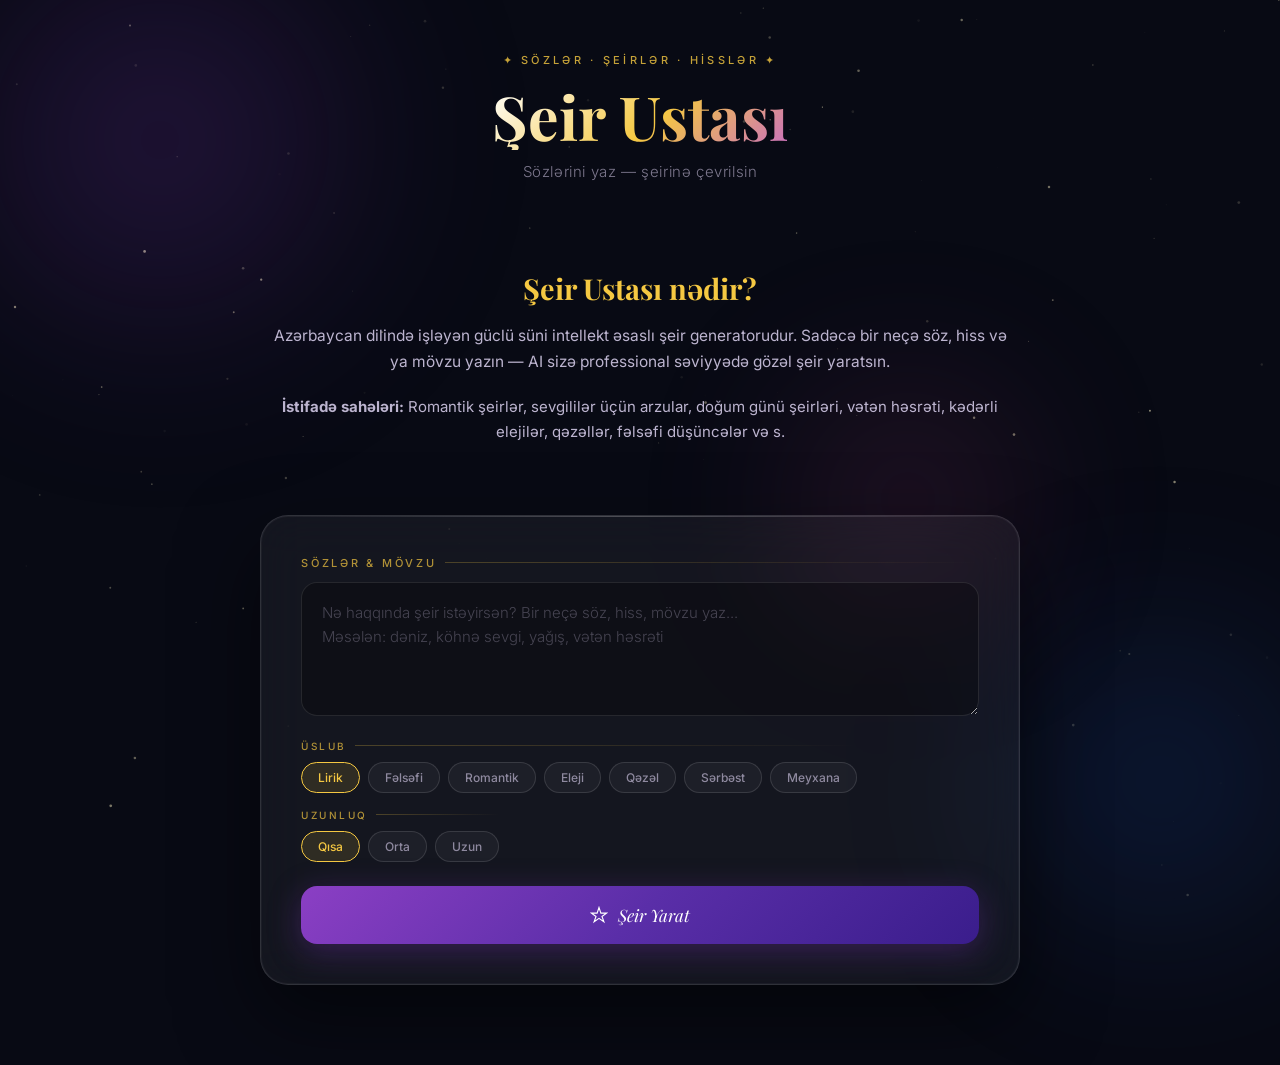
==== index.html @ c431c5f7 "Update index.html" ====
<!DOCTYPE html>
<html lang="az">
<head>
    <meta charset="UTF-8">
    <meta name="viewport" content="width=device-width, initial-scale=1.0">
    
    <!-- Əsas SEO -->
    <title>Şeir Ustası — AI ilə Azərbaycanca Şeir Yaratmaq</title>
    <meta name="description" content="Pulsuz AI şeir generatoru. İstədiyin sözləri, hissləri və ya mövzunu yaz — dərhal Azərbaycan dilində gözəl, lirik, romantik, fəlsəfi və ya qəzəl şeir yaratsın.">
    <meta name="keywords" content="şeir yaratmaq, ai şeir generator, azərbaycan şeiri, pulsuz şeir yaz, romantik şeir, lirik şeir, qəzəl yaratmaq, fəlsəfi şeir, şeir generator, ai ilə şeir, şeir yazmaq">
    
    <!-- Google verification (əgər varsa buraya qoy) -->
    <meta name="google-site-verification" content="">
    
    <link rel="canonical" href="https://muradosmanoff-dev.github.io/-iir/">
    
    <!-- Sosial şəbəkələr üçün -->
    <meta property="og:title" content="Şeir Ustası — AI ilə Şeir Yarat">
    <meta property="og:description" content="Sözlərini yaz, AI dərhal Azərbaycanca gözəl şeir yaratsın ✨">
    <meta property="og:url" content="https://muradosmanoff-dev.github.io/-iir/">
    <meta property="og:type" content="website">
    <meta property="og:image" content="https://muradosmanoff-dev.github.io/-iir/ikon.png">
    <meta property="og:site_name" content="Şeir Ustası">
    
    <!-- Digər meta taglər -->
    <meta name="mobile-web-app-capable" content="yes">
    <meta name="apple-mobile-web-app-capable" content="yes">
    <meta name="apple-mobile-web-app-title" content="Şeir Ustası">
    <meta name="theme-color" content="#080A14">
    
    <link rel="manifest" href="manifest.json">
    <link rel="apple-touch-icon" href="ikon.png">
    <link href="https://fonts.googleapis.com/css2?family=Playfair+Display:ital,wght@0,400;0,700;1,400;1,700&family=Inter:wght@300;400;500&display=swap" rel="stylesheet">
    
    <style>
*,*::before,*::after{box-sizing:border-box;margin:0;padding:0}
:root{--gold:#F5C842;--rose:#C96FBF;--night:#080A14}
body{min-height:100vh;background:var(--night);font-family:'Inter',sans-serif;overflow-x:hidden;color:#e8e0f0}
.orb{position:fixed;border-radius:50%;filter:blur(90px);opacity:.35;pointer-events:none;z-index:0;animation:drift 18s ease-in-out infinite alternate}
.orb-1{width:520px;height:520px;background:radial-gradient(circle,#6B2FA0,transparent 70%);top:-120px;left:-100px}
.orb-2{width:400px;height:400px;background:radial-gradient(circle,#1E4EA8,transparent 70%);bottom:-80px;right:-80px;animation-delay:-9s}
.orb-3{width:280px;height:280px;background:radial-gradient(circle,#B04080,transparent 70%);top:40%;left:60%;animation-delay:-4s}
@keyframes drift{from{transform:translate(0,0) scale(1)}to{transform:translate(40px,30px) scale(1.08)}}
#stars{position:fixed;inset:0;z-index:0;pointer-events:none}
.app{position:relative;z-index:1;min-height:100vh;display:flex;flex-direction:column;align-items:center;padding:48px 20px 80px}
header{text-align:center;margin-bottom:48px}
.brand-label{display:inline-block;font-size:11px;font-weight:500;letter-spacing:.3em;text-transform:uppercase;color:var(--gold);opacity:.8;margin-bottom:16px}
h1{font-family:'Playfair Display',serif;font-size:clamp(2.2rem,5vw,3.8rem);font-weight:700;line-height:1.1;background:linear-gradient(135deg,#fff 0%,var(--gold) 55%,var(--rose) 100%);-webkit-background-clip:text;-webkit-text-fill-color:transparent;background-clip:text;margin-bottom:12px}
.subtitle{font-size:15px;color:rgba(220,210,240,.55);font-weight:300;letter-spacing:.04em}
.main-card{width:100%;max-width:760px;background:rgba(255,255,255,.05);border:1px solid rgba(255,255,255,.12);border-radius:28px;backdrop-filter:blur(24px);-webkit-backdrop-filter:blur(24px);padding:40px;box-shadow:0 0 0 1px rgba(255,255,255,.04) inset,0 32px 80px rgba(0,0,0,.5);position:relative;overflow:hidden}
.main-card::before{content:'';position:absolute;top:0;left:0;right:0;height:1px;background:linear-gradient(90deg,transparent,rgba(255,255,255,.22),transparent)}
.section-label{font-size:11px;font-weight:500;letter-spacing:.25em;text-transform:uppercase;color:rgba(245,200,66,.7);margin-bottom:12px;display:flex;align-items:center;gap:8px}
.section-label::after{content:'';flex:1;height:1px;background:linear-gradient(90deg,rgba(245,200,66,.25),transparent)}
.words-input{width:100%;background:rgba(0,0,0,.3);border:1px solid rgba(255,255,255,.1);border-radius:16px;padding:18px 20px;color:#e8e0f0;font-family:'Inter',sans-serif;font-size:15px;font-weight:300;line-height:1.6;resize:vertical;min-height:100px;outline:none;transition:border-color .3s}
.words-input::placeholder{color:rgba(200,190,220,.3)}
.words-input:focus{border-color:rgba(245,200,66,.4)}
.options-row{display:flex;gap:12px;margin-top:20px;flex-wrap:wrap}
.chip-group{display:flex;gap:8px;flex-wrap:wrap}
.chip{padding:7px 16px;border-radius:100px;border:1px solid rgba(255,255,255,.12);background:rgba(255,255,255,.04);color:rgba(220,210,240,.6);font-size:12px;font-weight:500;cursor:pointer;transition:all .25s;user-select:none}
.chip.active{border-color:var(--gold);color:var(--gold);background:rgba(245,200,66,.12)}
.btn-generate{margin-top:24px;width:100%;padding:18px;border:none;border-radius:16px;background:linear-gradient(135deg,#8B3FC4,#5A2EA8,#3A1D8C);color:#fff;font-family:'Playfair Display',serif;font-size:17px;font-style:italic;cursor:pointer;transition:transform .2s;box-shadow:0 8px 32px rgba(107,47,160,.4)}
.btn-generate:hover{transform:translateY(-2px)}
.btn-generate:disabled{opacity:.6;cursor:not-allowed;transform:none}
.btn-inner{display:flex;align-items:center;justify-content:center;gap:10px}
.result-section{display:none}
.result-section.visible{display:block;animation:fadeUp .6s ease}
@keyframes fadeUp{from{opacity:0;transform:translateY(20px)}to{opacity:1;transform:translateY(0)}}
.divider{margin:36px 0;height:1px;background:linear-gradient(90deg,transparent,rgba(255,255,255,.1),transparent)}
.poem-card{background:linear-gradient(145deg,rgba(107,47,160,.12),rgba(79,142,247,.06),rgba(201,111,191,.08));border:1px solid rgba(255,255,255,.1);border-radius:20px;padding:36px 40px;position:relative;overflow:hidden}
.poem-card::before{content:'"';position:absolute;top:-10px;left:16px;font-family:'Playfair Display',serif;font-size:120px;color:rgba(245,200,66,.07);line-height:1;pointer-events:none}
.poem-title{font-family:'Playfair Display',serif;font-size:1.4rem;font-style:italic;color:var(--gold);margin-bottom:24px}
.poem-text{font-family:'Playfair Display',serif;font-size:1.05rem;line-height:1.95;color:rgba(235,225,250,.88);white-space:pre-wrap}
.poem-meta{margin-top:24px;padding-top:16px;border-top:1px solid rgba(255,255,255,.07);display:flex;align-items:center;justify-content:space-between;gap:12px}
.poem-style-tag{font-size:11px;letter-spacing:.2em;text-transform:uppercase;color:rgba(245,200,66,.5)}
.btn-copy{padding:7px 18px;border-radius:100px;border:1px solid rgba(255,255,255,.15);background:transparent;color:rgba(220,210,240,.6);font-size:12px;cursor:pointer;font-family:'Inter',sans-serif}
.btn-copy.copied{color:#7EE8A2;border-color:rgba(126,232,162,.4)}
.loading-state{text-align:center;padding:48px 0;display:none}
.loading-state.visible{display:block}
.loader-ring{width:56px;height:56px;border:2px solid rgba(245,200,66,.1);border-top-color:var(--gold);border-radius:50%;animation:spin 1s linear infinite;margin:0 auto 20px}
@keyframes spin{to{transform:rotate(360deg)}}
.loading-text{font-family:'Playfair Display',serif;font-style:italic;color:rgba(220,210,240,.5);font-size:15px}
.loading-dots::after{content:'.';animation:dots 1.5s steps(4,end) infinite}
@keyframes dots{0%,100%{content:'.'}33%{content:'..'}66%{content:'...'}}
.error-msg{display:none;background:rgba(200,60,60,.1);border:1px solid rgba(200,60,60,.25);border-radius:12px;padding:14px 18px;color:#F4A2A2;font-size:14px;margin-top:16px;text-align:center}
.error-msg.visible{display:block}
@media(max-width:600px){.main-card{padding:28px 20px}.poem-card{padding:28px 24px}h1{font-size:2rem}}
    </style>
</head>
<body>
<canvas id="stars"></canvas>
<div class="orb orb-1"></div>
<div class="orb orb-2"></div>
<div class="orb orb-3"></div>
<div class="app">
  <header>
    <div class="brand-label">✦ Sözlər · Şeirlər · Hisslər ✦</div>
    <h1>Şeir Ustası</h1>
    <p class="subtitle">Sözlərini yaz — şeirinə çevrilsin</p>
  </header><!-- SEO üçün əlavə məzmun -->
  <div style="max-width:760px; width:100%; margin: 40px auto 50px auto; text-align:center; color:rgba(220,210,240,.85); padding:0 10px;">
    <h2 style="font-family:'Playfair Display',serif; color:#F5C842; margin-bottom:16px; font-size:1.8rem;">
      Şeir Ustası nədir?
    </h2>
    <p style="font-size:15.5px; line-height:1.7; margin-bottom:18px;">
      Azərbaycan dilində işləyən güclü süni intellekt əsaslı şeir generatorudur. 
      Sadəcə bir neçə söz, hiss və ya mövzu yazın — AI sizə professional səviyyədə gözəl şeir yaratsın.
    </p>
    <p style="font-size:15px; line-height:1.7; margin-bottom:20px;">
      <strong>İstifadə sahələri:</strong> Romantik şeirlər, sevgililər üçün arzular, doğum günü şeirləri, 
      vətən həsrəti, kədərli elejilər, qəzəllər, fəlsəfi düşüncələr və s.
    </p>
  </div>
  <div class="main-card">
    <div class="section-label">Sözlər & Mövzu</div>
    <textarea class="words-input" id="wordsInput" placeholder="Nə haqqında şeir istəyirsən? Bir neçə söz, hiss, mövzu yaz...&#10;Məsələn: dəniz, köhnə sevgi, yağış, vətən həsrəti" rows="4"></textarea>
    <div class="options-row">
      <div>
        <div class="section-label" style="margin-bottom:10px;font-size:10px">Üslub</div>
        <div class="chip-group" id="styleGroup">
          <div class="chip active" data-val="klassik lirik">Lirik</div>
          <div class="chip" data-val="fəlsəfi">Fəlsəfi</div>
          <div class="chip" data-val="romantik">Romantik</div>
          <div class="chip" data-val="kədərli eleji">Eleji</div>
          <div class="chip" data-val="qəzəl">Qəzəl</div>
          <div class="chip" data-val="müasir sərbəst">Sərbəst</div>
            <div class="chip" data-val="meyxana">Meyxana</div>
        </div>
      </div>
    </div>
    <div class="options-row" style="margin-top:16px">
      <div>
        <div class="section-label" style="margin-bottom:10px;font-size:10px">Uzunluq</div>
        <div class="chip-group" id="lengthGroup">
          <div class="chip active" data-val="qısa (2 bənd)">Qısa</div>
          <div class="chip" data-val="orta (4 bənd)">Orta</div>
          <div class="chip" data-val="uzun (6 bənd)">Uzun</div>
        </div>
      </div>
    </div>
    <button class="btn-generate" id="btnGenerate" onclick="generatePoem()">
      <span class="btn-inner">
        <svg width="18" height="18" viewBox="0 0 24 24" fill="none" stroke="currentColor" stroke-width="1.5"><path d="M12 2L9.5 9.5H2l6 4.5L5.5 21 12 16.5 18.5 21 16 14l6-4.5h-7.5z"/></svg>
        Şeir Yarat
      </span>
    </button>
    <div class="error-msg" id="errorMsg"></div>
    <div class="loading-state" id="loadingState">
      <div class="loader-ring"></div>
      <div class="loading-text">Sözlər şeirə çevrilir<span class="loading-dots"></span></div>
    </div>
    <div class="result-section" id="resultSection">
      <div class="divider"></div>
      <div class="section-label">Şeiriniz</div>
      <div class="poem-card">
        <div class="poem-title" id="poemTitle"></div>
        <div class="poem-text" id="poemText"></div>
        <div class="poem-meta">
  <span class="poem-style-tag" id="poemStyleTag"></span>

  <div style="display:flex;gap:8px;">
    <button class="btn-copy" onclick="speakPoem()">🔊 Oxu</button>
    <button class="btn-copy" id="btnCopy" onclick="copyPoem()">Kopyala</button>
  </div>
        </div>
      </div>
    </div>
  </div>
</div>
<script>
const WORKER='https://yellow-grass-baff.hsnhlm849.workers.dev/';
const canvas=document.getElementById('stars'),ctx=canvas.getContext('2d');let stars=[];
function resize(){canvas.width=window.innerWidth;canvas.height=window.innerHeight}
function initStars(){stars=Array.from({length:160},()=>({x:Math.random()*canvas.width,y:Math.random()*canvas.height,r:Math.random()*1.2+.2,alpha:Math.random()*.6+.1,speed:Math.random()*.0006+.0002,phase:Math.random()*Math.PI*2}))}
function draw(ts){ctx.clearRect(0,0,canvas.width,canvas.height);stars.forEach(s=>{const a=s.alpha*(.5+.5*Math.sin(ts*s.speed+s.phase));ctx.beginPath();ctx.arc(s.x,s.y,s.r,0,Math.PI*2);ctx.fillStyle=`rgba(255,245,200,${a})`;ctx.fill()});requestAnimationFrame(draw)}
resize();initStars();requestAnimationFrame(draw);
window.addEventListener('resize',()=>{resize();initStars()});
document.querySelectorAll('.chip').forEach(c=>{c.addEventListener('click',()=>{c.closest('.chip-group').querySelectorAll('.chip').forEach(x=>x.classList.remove('active'));c.classList.add('active')})});
function getActive(id){return document.querySelector('#'+id+' .chip.active')?.dataset.val||''}
async function generatePoem(){
  const words=document.getElementById('wordsInput').value.trim();
  if(!words){showError('Zəhmət olmasa söz yazın.');return}
  const style=getActive('styleGroup'),length=getActive('lengthGroup');
  setLoading(true);hideError();hideResult();
  const prompt=`Sən Azərbaycanın ən böyük və qəlbə toxunan şairisən. Çox incə, emosional, musiqi kimi axan və mükəmməl qafiyəli şeirlər yazırsan.

Aşağıdakı sözlər/mövzu əsasında Azərbaycanca ${style} üslubunda, ${length} həcmli bir şeir yaz.

Vacib tələblər:
- Çox dərin, qəlbə toxunan və hissli olsun
- Gözəl və təbii qafiyələr olsun
- Dil zəngin, ədəbi və axıcı olsun
- Əgər "meyxana" seçilibsə, klassik meyxana ritmi və tərzi ilə, güclü qafiyə və atışma üslubunda yaz

Sözlər/Mövzu: "${words}"

Cavabını YALNIZ JSON formatında ver: 
{"title":"Şeirin adı","poem":"Şeirin tam mətni (bəndlər arasında boş sətir olsun)","style":"üslub adı"}`
  try{
    const res=await fetch(WORKER,{method:'POST',headers:{'Content-Type':'application/json'},body:JSON.stringify({messages:[{role:'user',content:prompt}]})});
    if(!res.ok)throw new Error('status '+res.status);
    const data=await res.json();
    if(data.error)throw new Error(data.error);
    const raw=data.choices[0].message.content;
    let parsed;
    try{const m=raw.replace(/```json|```/g,'').trim().match(/\{[\s\S]*\}/);parsed=JSON.parse(m[0])}
    catch{parsed={title:'Şeirim',poem:raw,style:style}}
    showResult(parsed.title,parsed.poem,parsed.style||style);
  }catch(e){showError('Xəta baş verdi: '+e.message)}
  finally{setLoading(false)}
}
function setLoading(on){document.getElementById('loadingState').classList.toggle('visible',on);document.getElementById('btnGenerate').disabled=on}
function showResult(title,poem,style){document.getElementById('poemTitle').textContent=title;document.getElementById('poemText').textContent=poem;document.getElementById('poemStyleTag').textContent='✦ '+style;document.getElementById('resultSection').classList.add('visible');document.getElementById('resultSection').scrollIntoView({behavior:'smooth',block:'nearest'})}
function hideResult(){document.getElementById('resultSection').classList.remove('visible')}
function showError(msg){const el=document.getElementById('errorMsg');el.textContent=msg;el.classList.add('visible')}
function hideError(){document.getElementById('errorMsg').classList.remove('visible')}
async function copyPoem(){const text=document.getElementById('poemTitle').textContent+'\n\n'+document.getElementById('poemText').textContent;await navigator.clipboard.writeText(text);const btn=document.getElementById('btnCopy');btn.textContent='✓ Kopyalandı';btn.classList.add('copied');setTimeout(()=>{btn.textContent='Kopyala';btn.classList.remove('copied')},2500)}
document.getElementById('wordsInput').addEventListener('keydown',e=>{if(e.key==='Enter'&&e.ctrlKey)generatePoem()});
</script>
</body>
  </html>
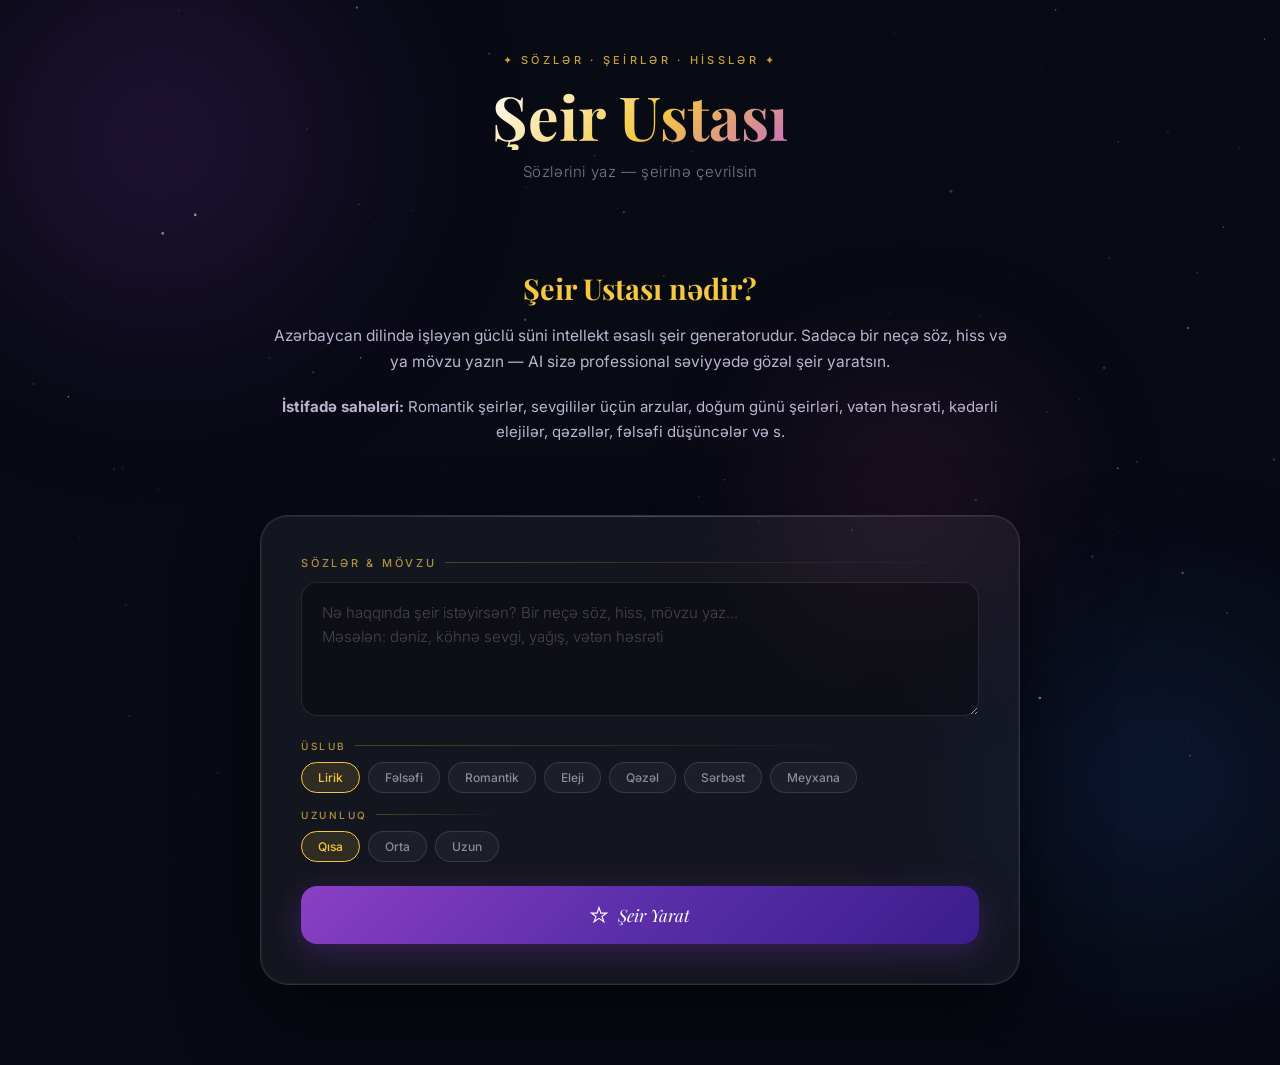
==== commit 6d107fd8: "Update index.html" ====
--- a/index.html
+++ b/index.html
@@ -213,6 +213,25 @@
 function hideResult(){document.getElementById('resultSection').classList.remove('visible')}
 function showError(msg){const el=document.getElementById('errorMsg');el.textContent=msg;el.classList.add('visible')}
 function hideError(){document.getElementById('errorMsg').classList.remove('visible')}
+function speakPoem() {
+  const title = document.getElementById('poemTitle').textContent;
+  const poem = document.getElementById('poemText').textContent;
+
+  if (!poem.trim()) {
+    alert('Əvvəl şeir yarat.');
+    return;
+  }
+
+  speechSynthesis.cancel();
+
+  const speech = new SpeechSynthesisUtterance(title + ". " + poem);
+
+  speech.lang = 'az-AZ';
+  speech.rate = 0.9;
+  speech.pitch = 1;
+
+  speechSynthesis.speak(speech);
+                                                } 
 async function copyPoem(){const text=document.getElementById('poemTitle').textContent+'\n\n'+document.getElementById('poemText').textContent;await navigator.clipboard.writeText(text);const btn=document.getElementById('btnCopy');btn.textContent='✓ Kopyalandı';btn.classList.add('copied');setTimeout(()=>{btn.textContent='Kopyala';btn.classList.remove('copied')},2500)}
 document.getElementById('wordsInput').addEventListener('keydown',e=>{if(e.key==='Enter'&&e.ctrlKey)generatePoem()});
 </script>
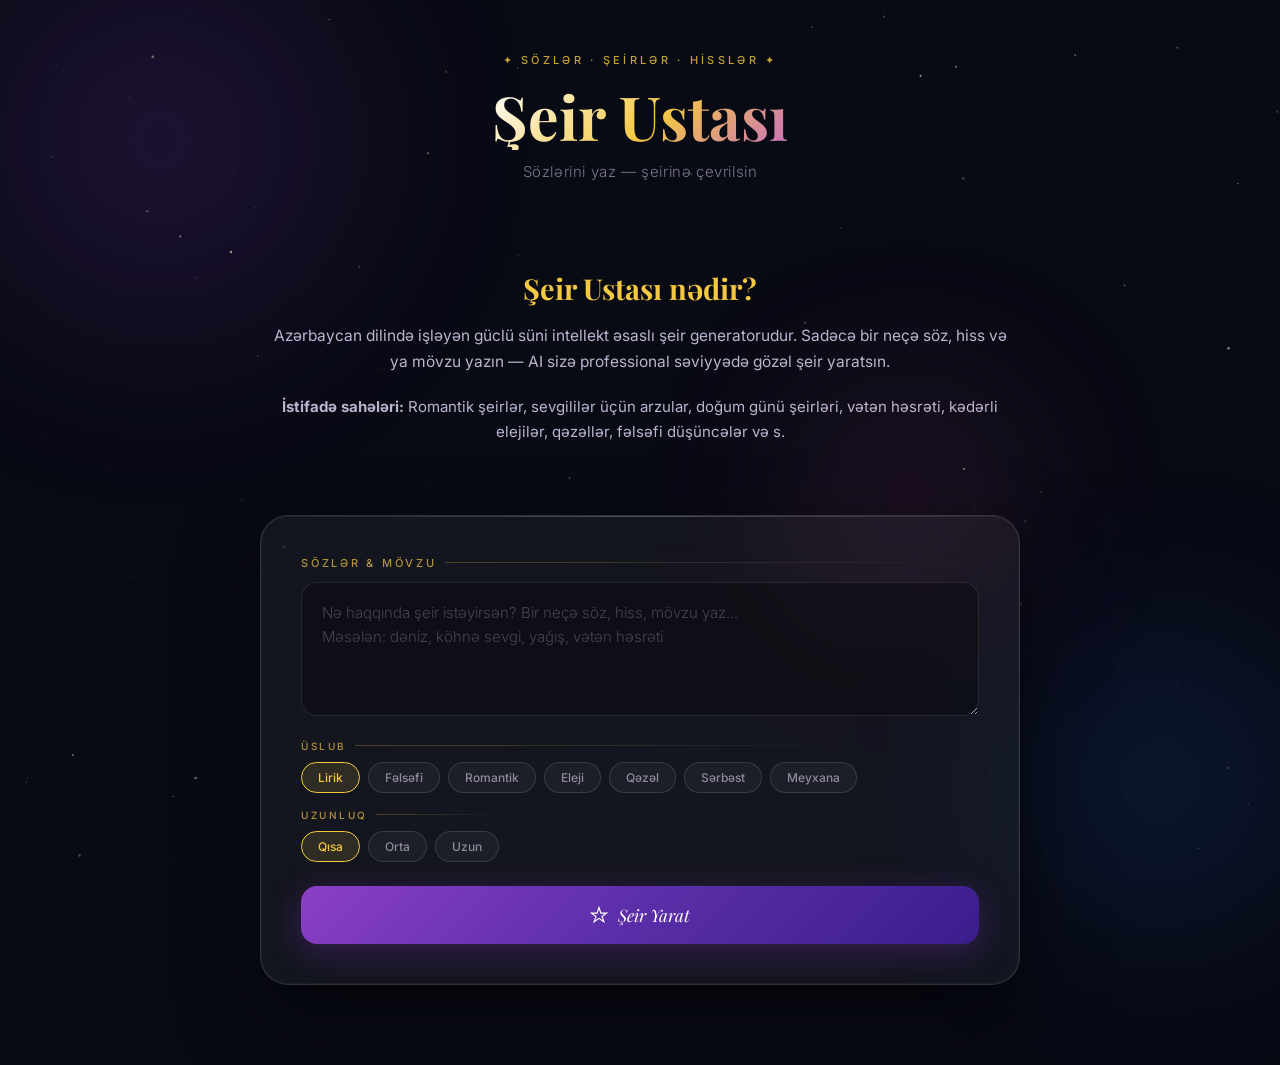
==== commit 07edf8fd: "Update index.html" ====
--- a/index.html
+++ b/index.html
@@ -226,7 +226,7 @@
 
   const speech = new SpeechSynthesisUtterance(title + ". " + poem);
 
-  speech.lang = 'az-AZ';
+  speech.lang = 'tr-TR';
   speech.rate = 0.9;
   speech.pitch = 1;
 
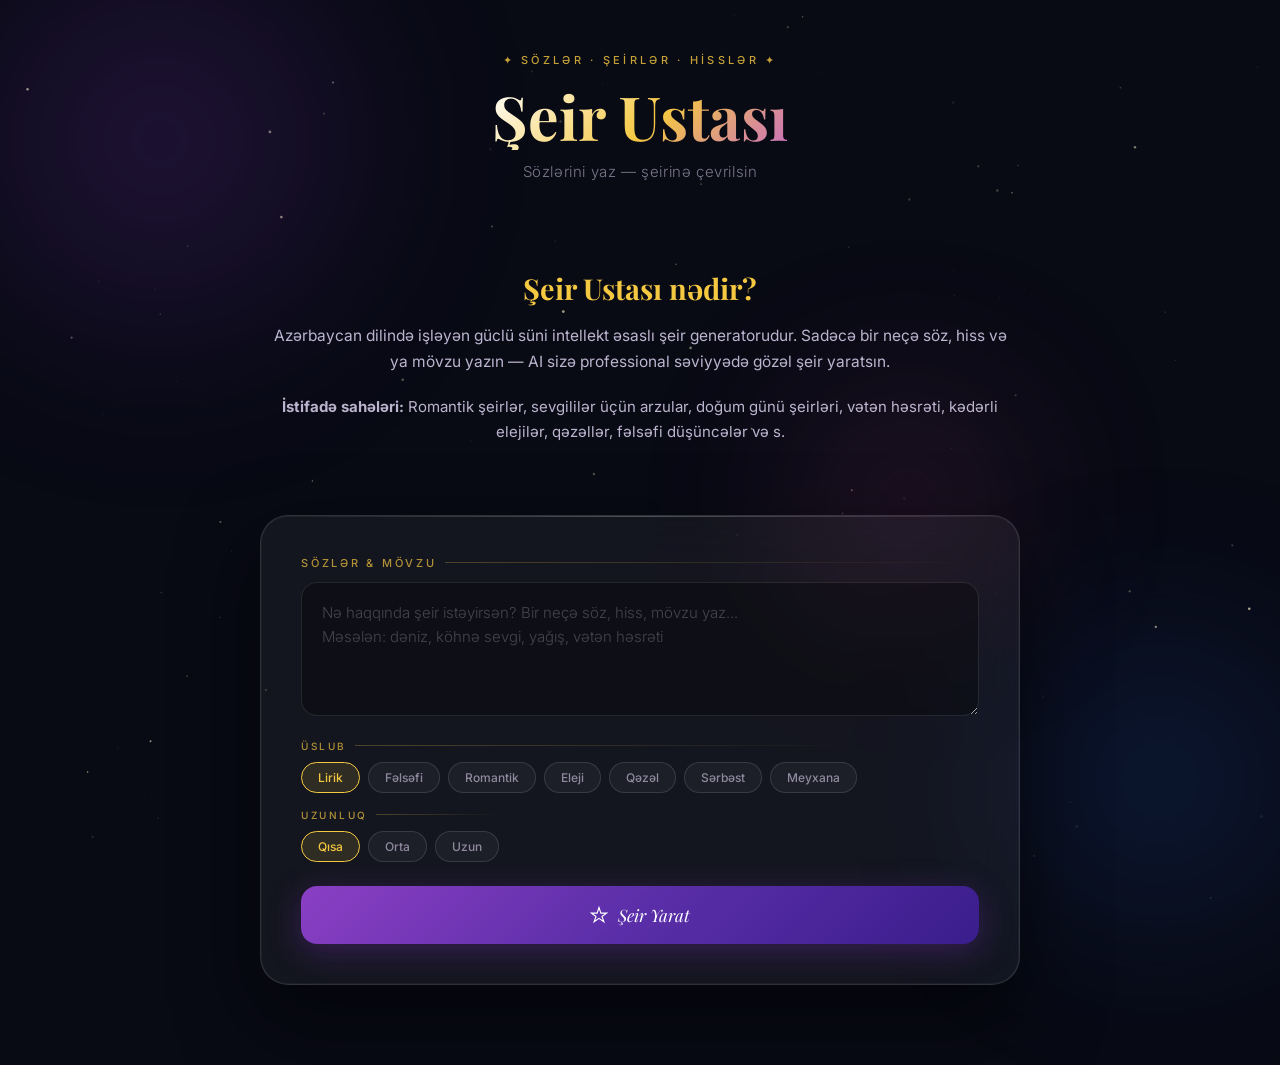
==== commit 897ea244: "Update index.html" ====
--- a/index.html
+++ b/index.html
@@ -226,7 +226,7 @@
 
   const speech = new SpeechSynthesisUtterance(title + ". " + poem);
 
-  speech.lang = 'tr-TR';
+  speech.lang = 'az-AZ';
   speech.rate = 0.9;
   speech.pitch = 1;
 
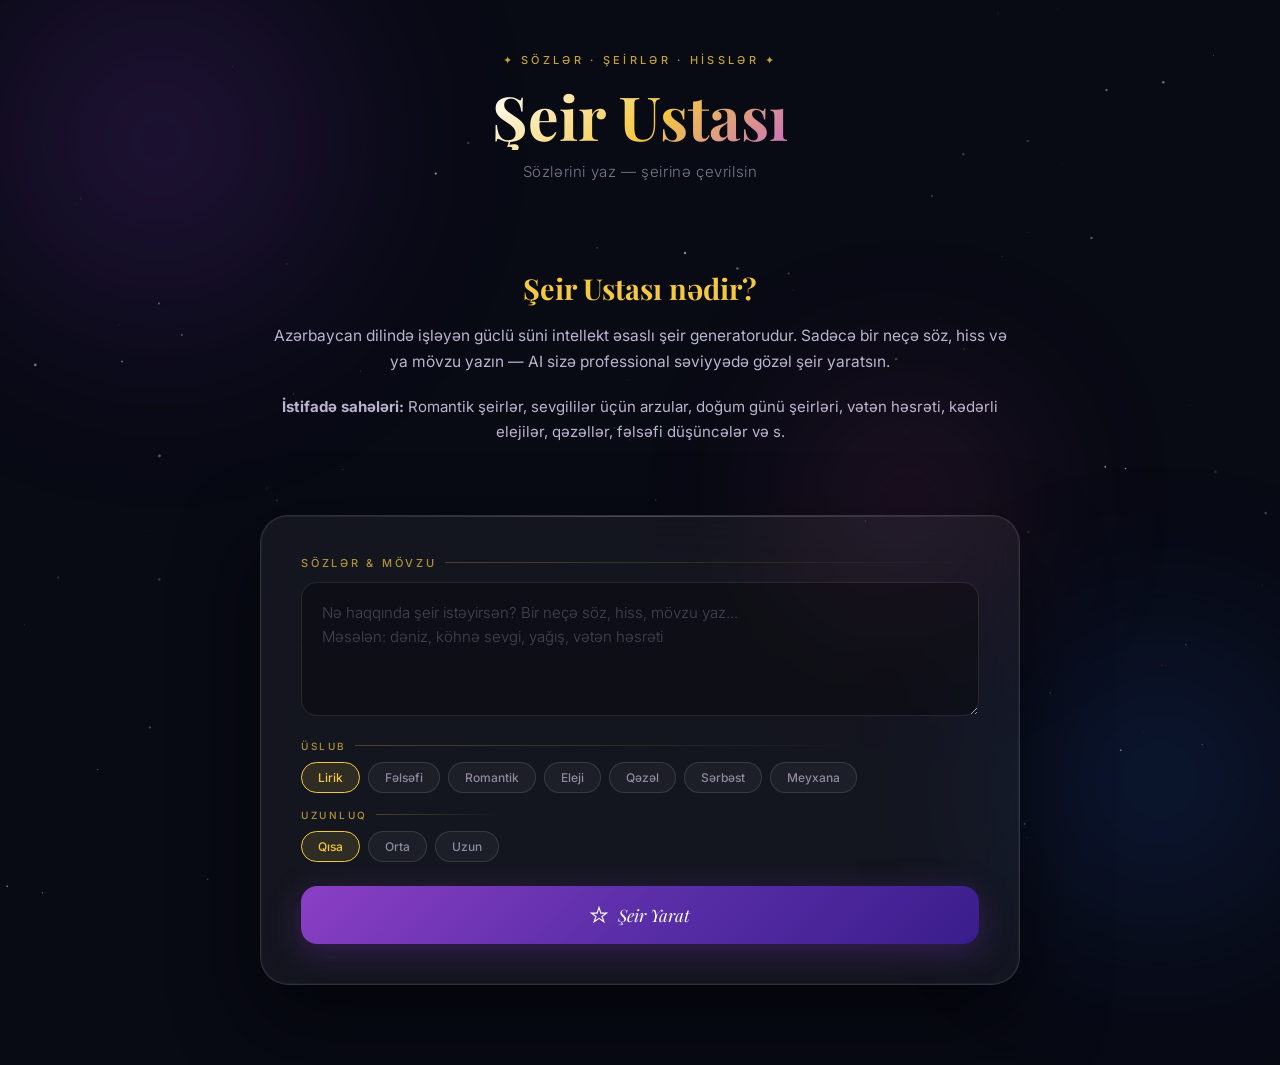
==== commit bddb33c6: "Update index.html" ====
--- a/index.html
+++ b/index.html
@@ -227,6 +227,16 @@
   const speech = new SpeechSynthesisUtterance(title + ". " + poem);
 
   speech.lang = 'az-AZ';
+    const voices = speechSynthesis.getVoices();
+
+// Türk səsi tapmağa çalışır
+const turkishVoice = voices.find(v =>
+  v.lang.includes('tr')
+);
+
+if (turkishVoice) {
+  speech.voice = turkishVoice;
+}
   speech.rate = 0.9;
   speech.pitch = 1;
 
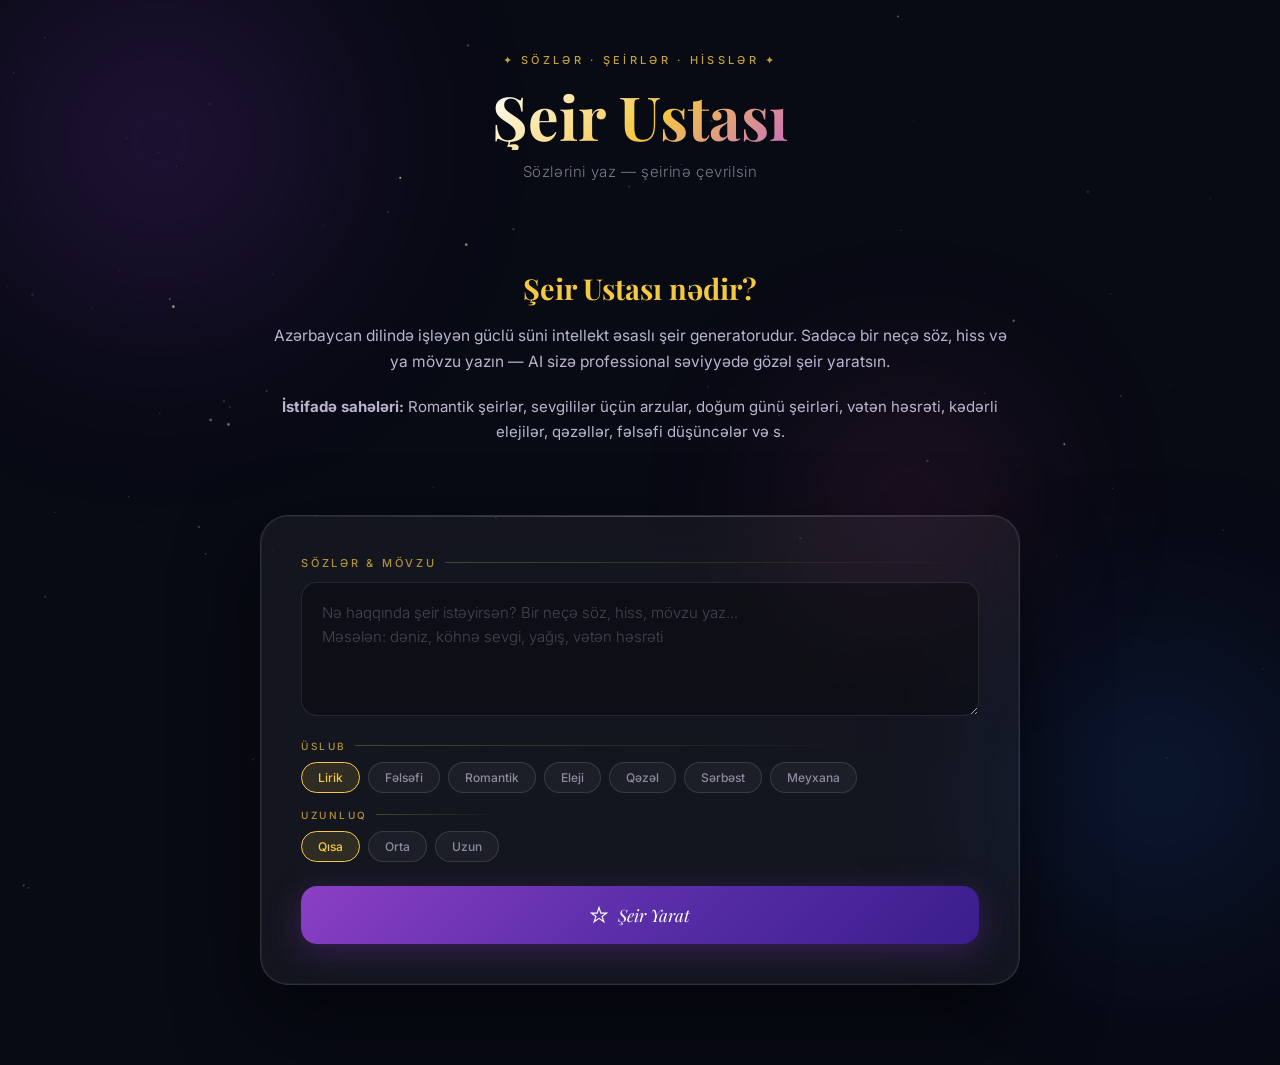
==== commit 4e744f70: "Update index.html" ====
--- a/index.html
+++ b/index.html
@@ -156,11 +156,7 @@
         <div class="poem-text" id="poemText"></div>
         <div class="poem-meta">
   <span class="poem-style-tag" id="poemStyleTag"></span>
-
-  <div style="display:flex;gap:8px;">
-    <button class="btn-copy" onclick="speakPoem()">🔊 Oxu</button>
-    <button class="btn-copy" id="btnCopy" onclick="copyPoem()">Kopyala</button>
-  </div>
+  <button class="btn-copy" id="btnCopy" onclick="copyPoem()">Kopyala</button>
         </div>
       </div>
     </div>
@@ -213,35 +209,6 @@
 function hideResult(){document.getElementById('resultSection').classList.remove('visible')}
 function showError(msg){const el=document.getElementById('errorMsg');el.textContent=msg;el.classList.add('visible')}
 function hideError(){document.getElementById('errorMsg').classList.remove('visible')}
-function speakPoem() {
-  const title = document.getElementById('poemTitle').textContent;
-  const poem = document.getElementById('poemText').textContent;
-
-  if (!poem.trim()) {
-    alert('Əvvəl şeir yarat.');
-    return;
-  }
-
-  speechSynthesis.cancel();
-
-  const speech = new SpeechSynthesisUtterance(title + ". " + poem);
-
-  speech.lang = 'az-AZ';
-    const voices = speechSynthesis.getVoices();
-
-// Türk səsi tapmağa çalışır
-const turkishVoice = voices.find(v =>
-  v.lang.includes('tr')
-);
-
-if (turkishVoice) {
-  speech.voice = turkishVoice;
-}
-  speech.rate = 0.9;
-  speech.pitch = 1;
-
-  speechSynthesis.speak(speech);
-                                                } 
 async function copyPoem(){const text=document.getElementById('poemTitle').textContent+'\n\n'+document.getElementById('poemText').textContent;await navigator.clipboard.writeText(text);const btn=document.getElementById('btnCopy');btn.textContent='✓ Kopyalandı';btn.classList.add('copied');setTimeout(()=>{btn.textContent='Kopyala';btn.classList.remove('copied')},2500)}
 document.getElementById('wordsInput').addEventListener('keydown',e=>{if(e.key==='Enter'&&e.ctrlKey)generatePoem()});
 </script>
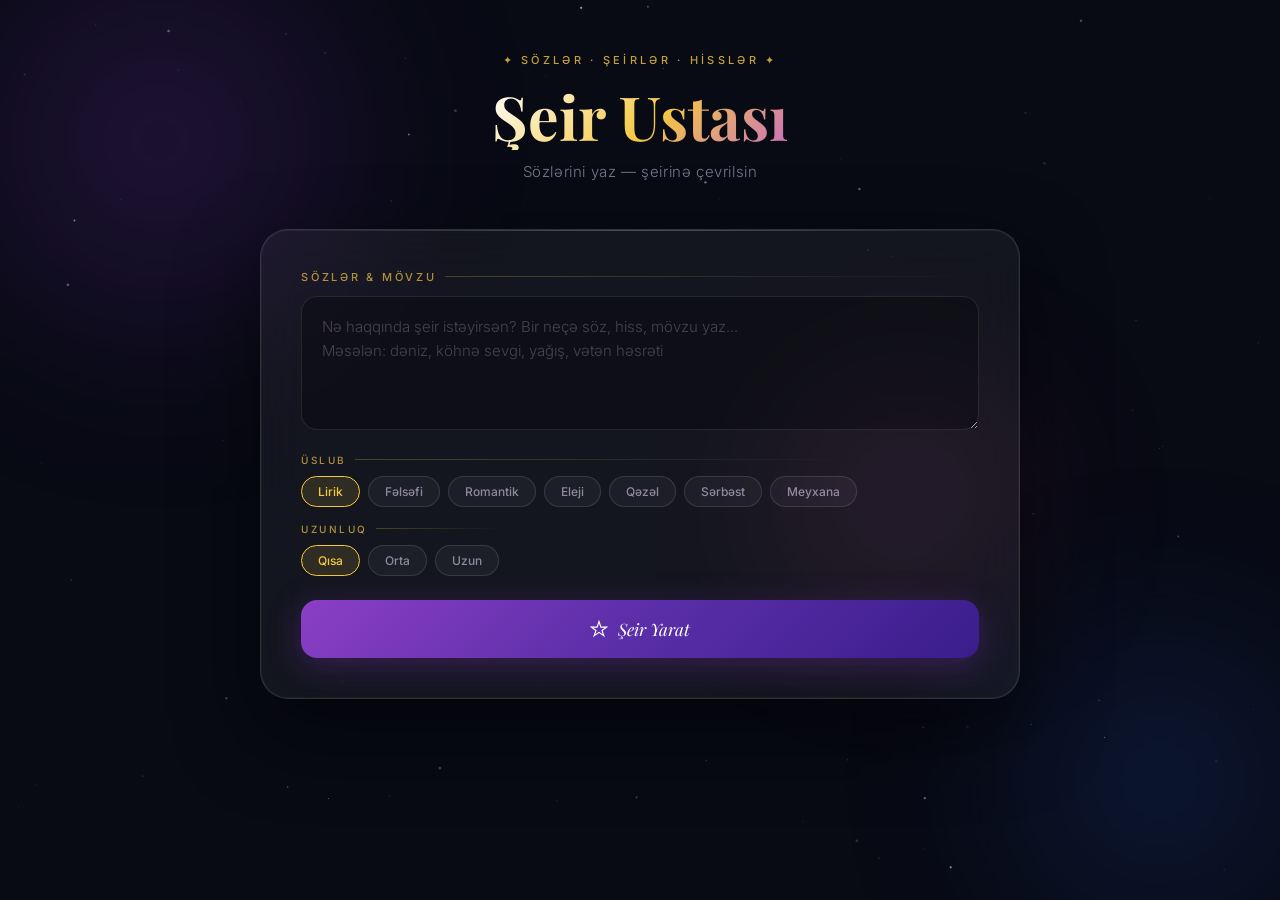
==== commit 94e96643: "Add files via upload" ====
--- a/index.html
+++ b/index.html
@@ -1,38 +1,17 @@
 <!DOCTYPE html>
 <html lang="az">
 <head>
-    <meta charset="UTF-8">
-    <meta name="viewport" content="width=device-width, initial-scale=1.0">
-    
-    <!-- Əsas SEO -->
-    <title>Şeir Ustası — AI ilə Azərbaycanca Şeir Yaratmaq</title>
-    <meta name="description" content="Pulsuz AI şeir generatoru. İstədiyin sözləri, hissləri və ya mövzunu yaz — dərhal Azərbaycan dilində gözəl, lirik, romantik, fəlsəfi və ya qəzəl şeir yaratsın.">
-    <meta name="keywords" content="şeir yaratmaq, ai şeir generator, azərbaycan şeiri, pulsuz şeir yaz, romantik şeir, lirik şeir, qəzəl yaratmaq, fəlsəfi şeir, şeir generator, ai ilə şeir, şeir yazmaq">
-    
-    <!-- Google verification (əgər varsa buraya qoy) -->
-    <meta name="google-site-verification" content="">
-    
-    <link rel="canonical" href="https://muradosmanoff-dev.github.io/-iir/">
-    
-    <!-- Sosial şəbəkələr üçün -->
-    <meta property="og:title" content="Şeir Ustası — AI ilə Şeir Yarat">
-    <meta property="og:description" content="Sözlərini yaz, AI dərhal Azərbaycanca gözəl şeir yaratsın ✨">
-    <meta property="og:url" content="https://muradosmanoff-dev.github.io/-iir/">
-    <meta property="og:type" content="website">
-    <meta property="og:image" content="https://muradosmanoff-dev.github.io/-iir/ikon.png">
-    <meta property="og:site_name" content="Şeir Ustası">
-    
-    <!-- Digər meta taglər -->
-    <meta name="mobile-web-app-capable" content="yes">
-    <meta name="apple-mobile-web-app-capable" content="yes">
-    <meta name="apple-mobile-web-app-title" content="Şeir Ustası">
-    <meta name="theme-color" content="#080A14">
-    
-    <link rel="manifest" href="manifest.json">
-    <link rel="apple-touch-icon" href="ikon.png">
-    <link href="https://fonts.googleapis.com/css2?family=Playfair+Display:ital,wght@0,400;0,700;1,400;1,700&family=Inter:wght@300;400;500&display=swap" rel="stylesheet">
-    
-    <style>
+<meta charset="UTF-8">
+<meta name="viewport" content="width=device-width, initial-scale=1.0">
+<title>Şeir Ustası</title>
+<meta name="mobile-web-app-capable" content="yes">
+<meta name="apple-mobile-web-app-capable" content="yes">
+<meta name="apple-mobile-web-app-title" content="Şeir Ustası">
+<meta name="theme-color" content="#080A14">
+<link rel="manifest" href="manifest.json">
+<link rel="apple-touch-icon" href="ikon.png">
+<link href="https://fonts.googleapis.com/css2?family=Playfair+Display:ital,wght@0,400;0,700;1,400;1,700&family=Inter:wght@300;400;500&display=swap" rel="stylesheet">
+<style>
 *,*::before,*::after{box-sizing:border-box;margin:0;padding:0}
 :root{--gold:#F5C842;--rose:#C96FBF;--night:#080A14}
 body{min-height:100vh;background:var(--night);font-family:'Inter',sans-serif;overflow-x:hidden;color:#e8e0f0}
@@ -84,7 +63,7 @@
 .error-msg{display:none;background:rgba(200,60,60,.1);border:1px solid rgba(200,60,60,.25);border-radius:12px;padding:14px 18px;color:#F4A2A2;font-size:14px;margin-top:16px;text-align:center}
 .error-msg.visible{display:block}
 @media(max-width:600px){.main-card{padding:28px 20px}.poem-card{padding:28px 24px}h1{font-size:2rem}}
-    </style>
+</style>
 </head>
 <body>
 <canvas id="stars"></canvas>
@@ -96,20 +75,7 @@
     <div class="brand-label">✦ Sözlər · Şeirlər · Hisslər ✦</div>
     <h1>Şeir Ustası</h1>
     <p class="subtitle">Sözlərini yaz — şeirinə çevrilsin</p>
-  </header><!-- SEO üçün əlavə məzmun -->
-  <div style="max-width:760px; width:100%; margin: 40px auto 50px auto; text-align:center; color:rgba(220,210,240,.85); padding:0 10px;">
-    <h2 style="font-family:'Playfair Display',serif; color:#F5C842; margin-bottom:16px; font-size:1.8rem;">
-      Şeir Ustası nədir?
-    </h2>
-    <p style="font-size:15.5px; line-height:1.7; margin-bottom:18px;">
-      Azərbaycan dilində işləyən güclü süni intellekt əsaslı şeir generatorudur. 
-      Sadəcə bir neçə söz, hiss və ya mövzu yazın — AI sizə professional səviyyədə gözəl şeir yaratsın.
-    </p>
-    <p style="font-size:15px; line-height:1.7; margin-bottom:20px;">
-      <strong>İstifadə sahələri:</strong> Romantik şeirlər, sevgililər üçün arzular, doğum günü şeirləri, 
-      vətən həsrəti, kədərli elejilər, qəzəllər, fəlsəfi düşüncələr və s.
-    </p>
-  </div>
+  </header>
   <div class="main-card">
     <div class="section-label">Sözlər & Mövzu</div>
     <textarea class="words-input" id="wordsInput" placeholder="Nə haqqında şeir istəyirsən? Bir neçə söz, hiss, mövzu yaz...&#10;Məsələn: dəniz, köhnə sevgi, yağış, vətən həsrəti" rows="4"></textarea>
@@ -117,13 +83,13 @@
       <div>
         <div class="section-label" style="margin-bottom:10px;font-size:10px">Üslub</div>
         <div class="chip-group" id="styleGroup">
-          <div class="chip active" data-val="klassik lirik">Lirik</div>
+          <div class="chip active" data-val="lirik">Lirik</div>
           <div class="chip" data-val="fəlsəfi">Fəlsəfi</div>
           <div class="chip" data-val="romantik">Romantik</div>
-          <div class="chip" data-val="kədərli eleji">Eleji</div>
+          <div class="chip" data-val="eleji">Eleji</div>
           <div class="chip" data-val="qəzəl">Qəzəl</div>
-          <div class="chip" data-val="müasir sərbəst">Sərbəst</div>
-            <div class="chip" data-val="meyxana">Meyxana</div>
+          <div class="chip" data-val="sərbəst">Sərbəst</div>
+          <div class="chip" data-val="meyxana">Meyxana</div>
         </div>
       </div>
     </div>
@@ -131,9 +97,9 @@
       <div>
         <div class="section-label" style="margin-bottom:10px;font-size:10px">Uzunluq</div>
         <div class="chip-group" id="lengthGroup">
-          <div class="chip active" data-val="qısa (2 bənd)">Qısa</div>
-          <div class="chip" data-val="orta (4 bənd)">Orta</div>
-          <div class="chip" data-val="uzun (6 bənd)">Uzun</div>
+          <div class="chip active" data-val="qisa">Qısa</div>
+          <div class="chip" data-val="orta">Orta</div>
+          <div class="chip" data-val="uzun">Uzun</div>
         </div>
       </div>
     </div>
@@ -155,8 +121,8 @@
         <div class="poem-title" id="poemTitle"></div>
         <div class="poem-text" id="poemText"></div>
         <div class="poem-meta">
-  <span class="poem-style-tag" id="poemStyleTag"></span>
-  <button class="btn-copy" id="btnCopy" onclick="copyPoem()">Kopyala</button>
+          <span class="poem-style-tag" id="poemStyleTag"></span>
+          <button class="btn-copy" id="btnCopy" onclick="copyPoem()">Kopyala</button>
         </div>
       </div>
     </div>
@@ -164,6 +130,39 @@
 </div>
 <script>
 const WORKER='https://yellow-grass-baff.hsnhlm849.workers.dev/';
+
+const PROMPTS = {
+  'lirik': (words, length) => `Sən Azərbaycanın ən böyük şair ustasısan. "${words}" mövzusunda klassik Azərbaycan lirik şeiri yaz. Şeir ${length === 'qisa' ? '2' : length === 'orta' ? '4' : '6'} bənddən ibarət olsun. Hər bənd 4 misradan ibarət olsun. Qafiyə sxemi ABAB və ya AABB olsun. Misralar ahəngdar, ritmik, dərin mənalı olsun. Oxuyan adam heyran qalsın. Azərbaycan dilinin bütün gözəlliyini istifadə et — təşbeh, istiare, metafora olsun. Cavabı YALNIZ JSON formatında ver: {"title":"ad","poem":"mətn","style":"Lirik"}`,
+  
+  'fəlsəfi': (words, length) => `Sən dərin fəlsəfi düşüncəli bir şair ustasısan. "${words}" mövzusunda ${length === 'qisa' ? '2' : length === 'orta' ? '4' : '6'} bəndlik dərin fəlsəfi şeir yaz. Hər misra insan ömrü, zaman, varlıq, həqiqət haqqında düşündürsün. Nizami, Füzuli ruhunda olsun amma müasir dillə. Oxuyan adam "wow" desin. YALNIZ JSON: {"title":"ad","poem":"mətn","style":"Fəlsəfi"}`,
+
+  'romantik': (words, length) => `Sən romantik sevgi şairisin. "${words}" mövzusunda ${length === 'qisa' ? '2' : length === 'orta' ? '4' : '6'} bəndlik atəşli, hissli, romantik sevgi şeiri yaz. Hər söz ürəkdən gəlsin. Sevginin ağrısını, sevinclərini, həsrətini anlat. Misralar qafiyəli, ritmik, melodiyalı olsun. Oxuyan sevgilisini xatırlasın, gözü dolsun. YALNIZ JSON: {"title":"ad","poem":"mətn","style":"Romantik"}`,
+
+  'eleji': (words, length) => `Sən kədər şairisin. "${words}" mövzusunda ${length === 'qisa' ? '2' : length === 'orta' ? '4' : '6'} bəndlik ağır, hüznlü, dərin eleji yaz. Ayrılıq, itki, həsrət, ötüb keçən günlər haqqında. Hər misra ürəyi sıxsın. Qafiyə sxemi ABAB olsun. YALNIZ JSON: {"title":"ad","poem":"mətn","style":"Eleji"}`,
+
+  'qəzəl': (words, length) => `Sən klassik Azərbaycan qəzəl ustasısan. "${words}" mövzusunda ${length === 'qisa' ? '5' : length === 'orta' ? '7' : '9'} beytlik qəzəl yaz. Qəzəlin qaydası: hər beyt 2 misradan ibarətdir. İlk beytin hər iki misrası qafiyəli olur (AA), sonrakı beytlərin yalnız ikinci misrası həmin qafiyəyə uyğun gəlir (xA, xA, xA...). Son beytdə şairin adı və ya "könlüm", "gönlüm" kimi söz olsun. Füzuli, Nəsimi, Xəqani üslubunda — dərin, obrazlı, klassik. YALNIZ JSON: {"title":"ad","poem":"mətn","style":"Qəzəl"}`,
+
+  'sərbəst': (words, length) => `Sən müasir Azərbaycan şairisin. "${words}" mövzusunda ${length === 'qisa' ? '10-15' : length === 'orta' ? '20-25' : '30-35'} misralıq sərbəst şeir yaz. Qafiyə məcburi deyil amma ritm olsun. Güclü obrazlar, canlı metaforalar, modern dil istifadə et. Hər misra güclü olsun. Oxuyan düşünsün. YALNIZ JSON: {"title":"ad","poem":"mətn","style":"Sərbəst"}`,
+
+  'meyxana': (words, length) => `Sən Azərbaycan meyxana ustasısan — Rəşad Dağlı, Balaəli, Əli Mehin kimi. "${words}" mövzusunda ${length === 'qisa' ? '3' : length === 'orta' ? '5' : '7'} bəndlik klassik Azərbaycan meyxanası yaz.
+
+MEYXANA QAYDALARI (mütləq əməl et):
+- Hər bənd 4 misradan ibarətdir
+- Qafiyə sxemi: A/A/A/B (ilk 3 misra eyni qəfiyə, 4-cü fərqli)
+- Növbəti bəndin A qafiyəsi əvvəlki bəndin B qafiyəsi ilə bağlı olur
+- Dil sadə, kəskin, hissli, real həyatdan
+- Ağır, dərin, nəfəs tutan misralar
+- Həyat, sevgi, ayrılıq, kişilik, tale haqqında
+- Son misrada güclü bir nəticə olsun
+
+Nümunə qafiyə quruluşu:
+Bənd 1: ...A / ...A / ...A / ...B
+Bənd 2: ...B / ...B / ...B / ...C
+Bənd 3: ...C / ...C / ...C / ...D
+
+YALNIZ JSON formatında ver: {"title":"ad","poem":"mətn","style":"Meyxana"}`
+};
+
 const canvas=document.getElementById('stars'),ctx=canvas.getContext('2d');let stars=[];
 function resize(){canvas.width=window.innerWidth;canvas.height=window.innerHeight}
 function initStars(){stars=Array.from({length:160},()=>({x:Math.random()*canvas.width,y:Math.random()*canvas.height,r:Math.random()*1.2+.2,alpha:Math.random()*.6+.1,speed:Math.random()*.0006+.0002,phase:Math.random()*Math.PI*2}))}
@@ -172,25 +171,14 @@
 window.addEventListener('resize',()=>{resize();initStars()});
 document.querySelectorAll('.chip').forEach(c=>{c.addEventListener('click',()=>{c.closest('.chip-group').querySelectorAll('.chip').forEach(x=>x.classList.remove('active'));c.classList.add('active')})});
 function getActive(id){return document.querySelector('#'+id+' .chip.active')?.dataset.val||''}
+
 async function generatePoem(){
   const words=document.getElementById('wordsInput').value.trim();
   if(!words){showError('Zəhmət olmasa söz yazın.');return}
-  const style=getActive('styleGroup'),length=getActive('lengthGroup');
+  const style=getActive('styleGroup');
+  const length=getActive('lengthGroup');
   setLoading(true);hideError();hideResult();
-  const prompt=`Sən Azərbaycanın ən böyük və qəlbə toxunan şairisən. Çox incə, emosional, musiqi kimi axan və mükəmməl qafiyəli şeirlər yazırsan.
-
-Aşağıdakı sözlər/mövzu əsasında Azərbaycanca ${style} üslubunda, ${length} həcmli bir şeir yaz.
-
-Vacib tələblər:
-- Çox dərin, qəlbə toxunan və hissli olsun
-- Gözəl və təbii qafiyələr olsun
-- Dil zəngin, ədəbi və axıcı olsun
-- Əgər "meyxana" seçilibsə, klassik meyxana ritmi və tərzi ilə, güclü qafiyə və atışma üslubunda yaz
-
-Sözlər/Mövzu: "${words}"
-
-Cavabını YALNIZ JSON formatında ver: 
-{"title":"Şeirin adı","poem":"Şeirin tam mətni (bəndlər arasında boş sətir olsun)","style":"üslub adı"}`
+  const prompt = PROMPTS[style] ? PROMPTS[style](words, length) : PROMPTS['lirik'](words, length);
   try{
     const res=await fetch(WORKER,{method:'POST',headers:{'Content-Type':'application/json'},body:JSON.stringify({messages:[{role:'user',content:prompt}]})});
     if(!res.ok)throw new Error('status '+res.status);
@@ -204,6 +192,7 @@
   }catch(e){showError('Xəta baş verdi: '+e.message)}
   finally{setLoading(false)}
 }
+
 function setLoading(on){document.getElementById('loadingState').classList.toggle('visible',on);document.getElementById('btnGenerate').disabled=on}
 function showResult(title,poem,style){document.getElementById('poemTitle').textContent=title;document.getElementById('poemText').textContent=poem;document.getElementById('poemStyleTag').textContent='✦ '+style;document.getElementById('resultSection').classList.add('visible');document.getElementById('resultSection').scrollIntoView({behavior:'smooth',block:'nearest'})}
 function hideResult(){document.getElementById('resultSection').classList.remove('visible')}
@@ -213,4 +202,4 @@
 document.getElementById('wordsInput').addEventListener('keydown',e=>{if(e.key==='Enter'&&e.ctrlKey)generatePoem()});
 </script>
 </body>
-  </html>
+</html>
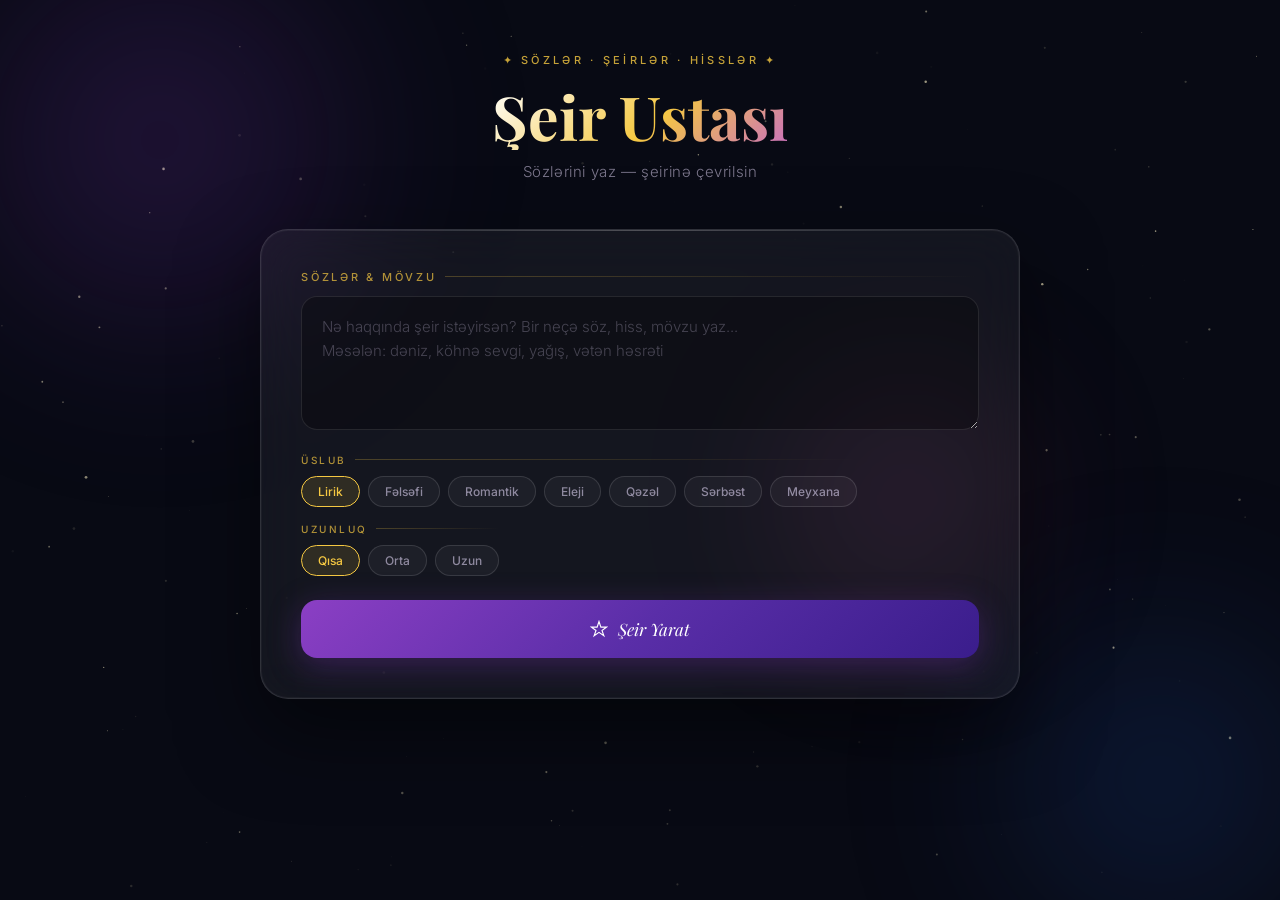
==== commit b9ecb0ec: "Add files via upload" ====
--- a/index.html
+++ b/index.html
@@ -144,23 +144,29 @@
 
   'sərbəst': (words, length) => `Sən müasir Azərbaycan şairisin. "${words}" mövzusunda ${length === 'qisa' ? '10-15' : length === 'orta' ? '20-25' : '30-35'} misralıq sərbəst şeir yaz. Qafiyə məcburi deyil amma ritm olsun. Güclü obrazlar, canlı metaforalar, modern dil istifadə et. Hər misra güclü olsun. Oxuyan düşünsün. YALNIZ JSON: {"title":"ad","poem":"mətn","style":"Sərbəst"}`,
 
-  'meyxana': (words, length) => `Sən Azərbaycan meyxana ustasısan — Rəşad Dağlı, Balaəli, Əli Mehin kimi. "${words}" mövzusunda ${length === 'qisa' ? '3' : length === 'orta' ? '5' : '7'} bəndlik klassik Azərbaycan meyxanası yaz.
-
-MEYXANA QAYDALARI (mütləq əməl et):
-- Hər bənd 4 misradan ibarətdir
-- Qafiyə sxemi: A/A/A/B (ilk 3 misra eyni qəfiyə, 4-cü fərqli)
-- Növbəti bəndin A qafiyəsi əvvəlki bəndin B qafiyəsi ilə bağlı olur
-- Dil sadə, kəskin, hissli, real həyatdan
-- Ağır, dərin, nəfəs tutan misralar
-- Həyat, sevgi, ayrılıq, kişilik, tale haqqında
-- Son misrada güclü bir nəticə olsun
-
-Nümunə qafiyə quruluşu:
-Bənd 1: ...A / ...A / ...A / ...B
-Bənd 2: ...B / ...B / ...B / ...C
-Bənd 3: ...C / ...C / ...C / ...D
-
-YALNIZ JSON formatında ver: {"title":"ad","poem":"mətn","style":"Meyxana"}`
+  'meyxana': (words, length) => `Sən Azərbaycan meyxana ustasısan. Rəşad Dağlı, Balaəli, Əli Mehin kimi yaz. "${words}" mövzusunda ${length === 'qisa' ? '3' : length === 'orta' ? '5' : '7'} bəndlik meyxana yaz.
+
+MÜTLƏQİ QAYDALAR:
+1. Hər bənd DƏQİQ 4 misradan ibarətdir
+2. Hər bənddə İLK 3 misra eyni qafiyə ilə bitir (A,A,A), 4-cü misra fərqli qafiyə (B)
+3. Növbəti bəndin ilk 3 misrası B qafiyəsi ilə davam edir, onun 4-cüsü yeni C qafiyəsi olur
+4. Misralar uzun, ahəngdar, nəfəs tutan olsun
+5. Dil real, kəskin, hissli, ağır olsun
+6. Mövzu: həyat, sevgi, ayrılıq, tale, kişilik
+
+NÜMUNƏ (necə olmalıdır):
+Dünyada hər kəsin bir ağrısı var, bir dərdi,
+Sevdiyim getdi, ürəyim qaldı yarı, yarı yerdə,
+Gözlərim yolda, könlüm həsrət içində, hər gün bir dərdə,
+Tale məni sınadı, dözdüm mən bu soyuq sərddə.
+
+Sərddə qaldım tək-tənha, kimsə yoxdu yanımda,
+Külək deyir sirləri, dağlar susdur amanımda,
+Xatirən bir od kimi yanır hər an canımda,
+Sevgi nədir bilmədim, qaldı duman qarşımda.
+
+YALNIZ JSON formatında ver, başqa heç nə yazma:
+{"title":"Meyxana adı","poem":"bütün bəndlər boş sətir ilə ayrılsın","style":"Meyxana"}`
 };
 
 const canvas=document.getElementById('stars'),ctx=canvas.getContext('2d');let stars=[];
